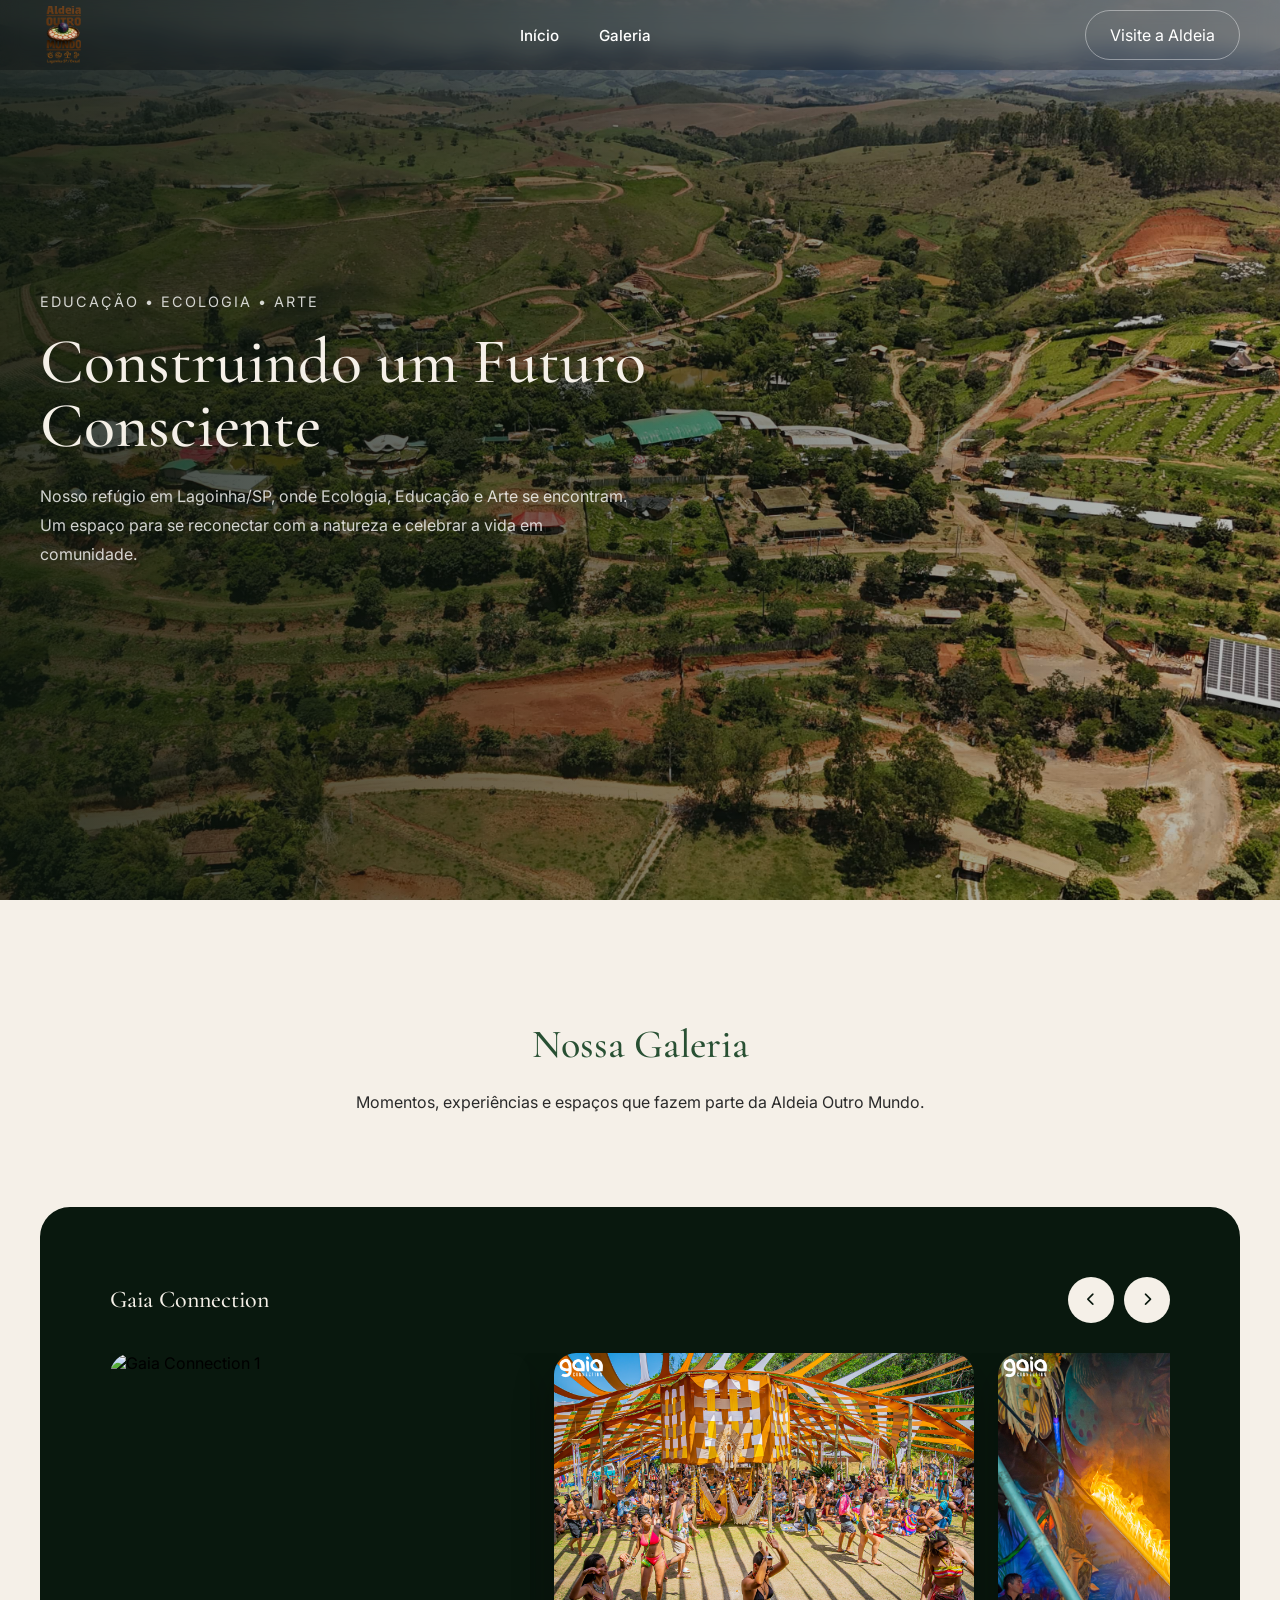
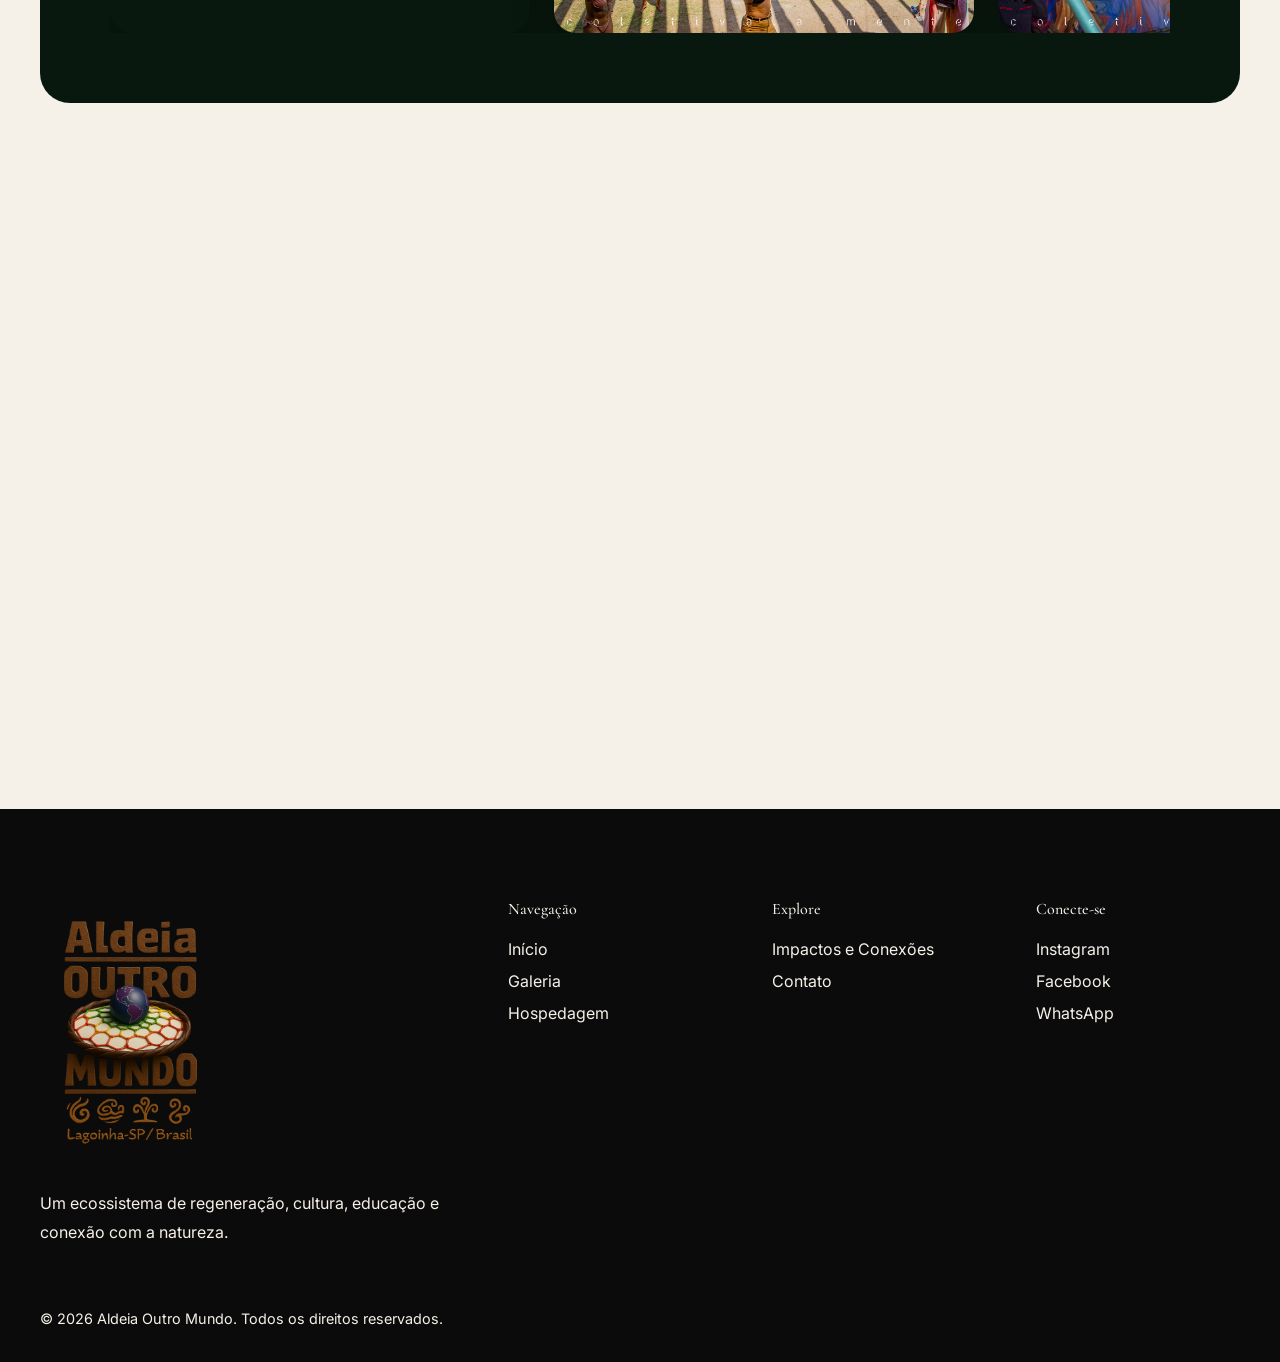
==== galeria.html @ fb8bec86 "finaliza galeria" ====
<!doctype html>
<html lang="pt-br">
  <head>
    <meta charset="UTF-8" />
    <meta name="viewport" content="width=device-width, initial-scale=1.0" />
    <meta
      name="description"
      content="Conheça a Aldeia Outro Mundo, seus projetos, impacto social e iniciativas voltadas à transformação da comunidade."
    />
    <title>Aldeia Outro Mundo</title>
    <link rel="stylesheet" href="./css/style.css" />
    <link rel="preconnect" href="https://fonts.googleapis.com" />
    <link rel="preconnect" href="https://fonts.gstatic.com" crossorigin />
    <link rel="icon" href="./favicon.png" />

    <link
      href="https://fonts.googleapis.com/css2?family=Inter:wght@300;400;500;600;700&family=Cormorant+Garamond:wght@400;500;600;700&display=swap"
      rel="stylesheet"
    />
    <link
      rel="stylesheet"
      href="https://cdnjs.cloudflare.com/ajax/libs/font-awesome/6.7.2/css/all.min.css"
    />
  </head>
  <body>
    <header class="header">
      <div class="container">
        <a href="#" class="logo">
          <img src="./img/logo.png" alt="Aldeia Outro Mundo" />
        </a>

        <nav class="nav" id="nav">
          <ul>
            <li><a href="index.html">Início</a></li>
            <li><a href="#galeria">Galeria</a></li>
          </ul>
        </nav>

        <a
          href="https://api.whatsapp.com/send/?phone=5512996649534&text&type=phone_number&app_absent=0"
          class="btn-header"
          target="_blank"
          rel="noopener noreferrer"
        >
          Visite a Aldeia
        </a>

        <button class="menu-toggle" id="menu-toggle">
          <span></span>
          <span></span>
          <span></span>
        </button>
      </div>
    </header>
    <main id="main-content">
      <section class="hero">
        <div class="hero-overlay"></div>

        <div class="container">
          <div class="hero-content">
            <span class="hero-tag reveal"> Educação • Ecologia • Arte </span>

            <h1 class="reveal">Construindo um Futuro Consciente</h1>

            <p class="reveal">
              Nosso refúgio em Lagoinha/SP, onde Ecologia, Educação e Arte se
              encontram. Um espaço para se reconectar com a natureza e celebrar
              a vida em comunidade.
            </p>
          </div>
        </div>
      </section>
      <section class="galeria" id="galeria">
        <div class="container">
          <div class="galeria-intro reveal">
            <h2>Nossa Galeria</h2>

            <p>
              Momentos, experiências e espaços que fazem parte da Aldeia Outro
              Mundo.
            </p>
          </div>

          <!-- CATEGORIA -->
          <div class="gallery-category gallery-dark reveal">
            <div class="gallery-header">
              <h3>Gaia Connection</h3>

              <div class="gallery-controls">
                <button class="gallery-btn prev">
                  <i class="fa-solid fa-chevron-left"></i>
                </button>

                <button class="gallery-btn next">
                  <i class="fa-solid fa-chevron-right"></i>
                </button>
              </div>
            </div>

            <div class="gallery-track">
              <div class="gallery-item">
                <img src="img/galeria/gaia/1.jpg" alt="Gaia Connection 1" />
              </div>

              <div class="gallery-item">
                <img src="img/galeria/gaia/2.jpg" alt="Gaia Connection 2" />
              </div>

              <div class="gallery-item">
                <img src="img/galeria/gaia/3.jpg" alt="Gaia Connection 3" />
              </div>

              <div class="gallery-item">
                <img src="img/galeria/gaia/4.jpg" alt="Gaia Connection 4" />
              </div>

              <div class="gallery-item">
                <img src="img/galeria/gaia/5.jpg" alt="Gaia Connection 5" />
              </div>

              <div class="gallery-item">
                <img src="img/galeria/gaia/6.jpg" alt="Gaia Connection 6" />
              </div>

              <div class="gallery-item">
                <img src="img/galeria/gaia/7.jpg" alt="Gaia Connection 7" />
              </div>

              <div class="gallery-item">
                <img src="img/galeria/gaia/8.jpg" alt="Gaia Connection 8" />
              </div>

              <div class="gallery-item">
                <img src="img/galeria/gaia/9.jpg" alt="Gaia Connection 9" />
              </div>

              <div class="gallery-item">
                <img src="img/galeria/gaia/10.jpg" alt="Gaia Connection 10" />
              </div>
            </div>
          </div>

          <div class="gallery-category gallery-dark reveal">
            <div class="gallery-header">
              <h3>D'Aldeia Gastro Bar</h3>

              <div class="gallery-controls">
                <button class="gallery-btn prev">
                  <i class="fa-solid fa-chevron-left"></i>
                </button>

                <button class="gallery-btn next">
                  <i class="fa-solid fa-chevron-right"></i>
                </button>
              </div>
            </div>

            <div class="gallery-track">
              <div class="gallery-item">
                <img src="img/galeria/gastro-bar/1.jpg" alt="Gastro Bar 1" />
              </div>

              <div class="gallery-item">
                <img src="img/galeria/gastro-bar/2.jpg" alt="Gastro Bar 2" />
              </div>

              <div class="gallery-item">
                <img src="img/galeria/gastro-bar/3.jpeg" alt="Gastro Bar 3" />
              </div>

              <div class="gallery-item">
                <img src="img/galeria/gastro-bar/4.jpg" alt="Gastro Bar 4" />
              </div>

              <div class="gallery-item">
                <img src="img/galeria/gastro-bar/5.jpg" alt="Gastro Bar 5" />
              </div>

              <div class="gallery-item">
                <img src="img/galeria/gastro-bar/6.jpg" alt="Gastro Bar 6" />
              </div>

              <div class="gallery-item">
                <img src="img/galeria/gastro-bar/7.jpg" alt="Gastro Bar 7" />
              </div>

              <div class="gallery-item">
                <img src="img/galeria/gastro-bar/8.jpg" alt="Gastro Bar 8" />
              </div>

              <div class="gallery-item">
                <img src="img/galeria/gastro-bar/9.jpg" alt="Gastro Bar 9" />
              </div>

              <div class="gallery-item">
                <img src="img/galeria/gastro-bar/10.jpg" alt="Gastro Bar 10" />
              </div>

              <div class="gallery-item">
                <img src="img/galeria/gastro-bar/11.jpg" alt="Gastro Bar 11" />
              </div>

              <div class="gallery-item">
                <img src="img/galeria/gastro-bar/12.jpg" alt="Gastro Bar 12" />
              </div>
            </div>
          </div>
        </div>
      </section>

      <!-- LIGHTBOX -->

      <div class="lightbox">
        <button class="lightbox-close">
          <i class="fa-solid fa-xmark"></i>
        </button>

        <button class="lightbox-arrow lightbox-prev">
          <i class="fa-solid fa-chevron-left"></i>
        </button>

        <img class="lightbox-image" src="" alt="" />

        <button class="lightbox-arrow lightbox-next">
          <i class="fa-solid fa-chevron-right"></i>
        </button>
      </div>
    </main>
    <footer class="footer">
      <div class="container">
        <div class="footer-grid" id="footer">
          <div class="footer-brand">
            <img src="./img/logo.png" alt="Aldeia Outro Mundo" />

            <p>
              Um ecossistema de regeneração, cultura, educação e conexão com a
              natureza.
            </p>
          </div>

          <div class="footer-column">
            <h4>Navegação</h4>

            <a href="index.html">Início</a>
            <a href="#galeria">Galeria</a>
            <a href="index.html#hospedagem">Hospedagem</a>
          </div>

          <div class="footer-column">
            <h4>Explore</h4>

            <a href="index.html#conexoes">Impactos e Conexões</a>
            <a href="index.html#contato">Contato</a>
          </div>

          <div class="footer-column">
            <h4>Conecte-se</h4>

            <a
              href="https://www.instagram.com/aldeiaoutromundo/"
              target="_blank"
              >Instagram</a
            >
            <a href="https://www.facebook.com/aldeiaoutromundo/" target="_blank"
              >Facebook</a
            >
            <a
              href="https://api.whatsapp.com/send/?phone=5512996649534&text&type=phone_number&app_absent=0"
              target="_blank"
              >WhatsApp</a
            >
          </div>
        </div>

        <div class="footer-bottom">
          <p>© 2026 Aldeia Outro Mundo. Todos os direitos reservados.</p>
        </div>
      </div>
    </footer>
    <script src="./js/galeria.js"></script>
  </body>
</html>
---- css/style.css ----
@import url("./global.css");
@import url("./header.css");
@import url("./hero.css");
@import url("./animations.css");
@import url("./proposito.css");
@import url("./historia.css");
@import url("./sustentabilidade.css");
@import url("./projetos.css");
@import url("./experiencias.css");
@import url("./hospedagem.css");
@import url("./explore.css");
@import url("./conexoes.css");
@import url("./galeria.css");
@import url("./manifesto.css");
@import url("./relatos.css");
@import url("./footer.css");
@import url("./aldeiamidia.css");
@import url("./contatos.css");
@import url("./projetospagina.css");
@import url("./vivenciaspagina.css");
@import url("./reportagempagina.css");
@import url("./galeriapagina.css");
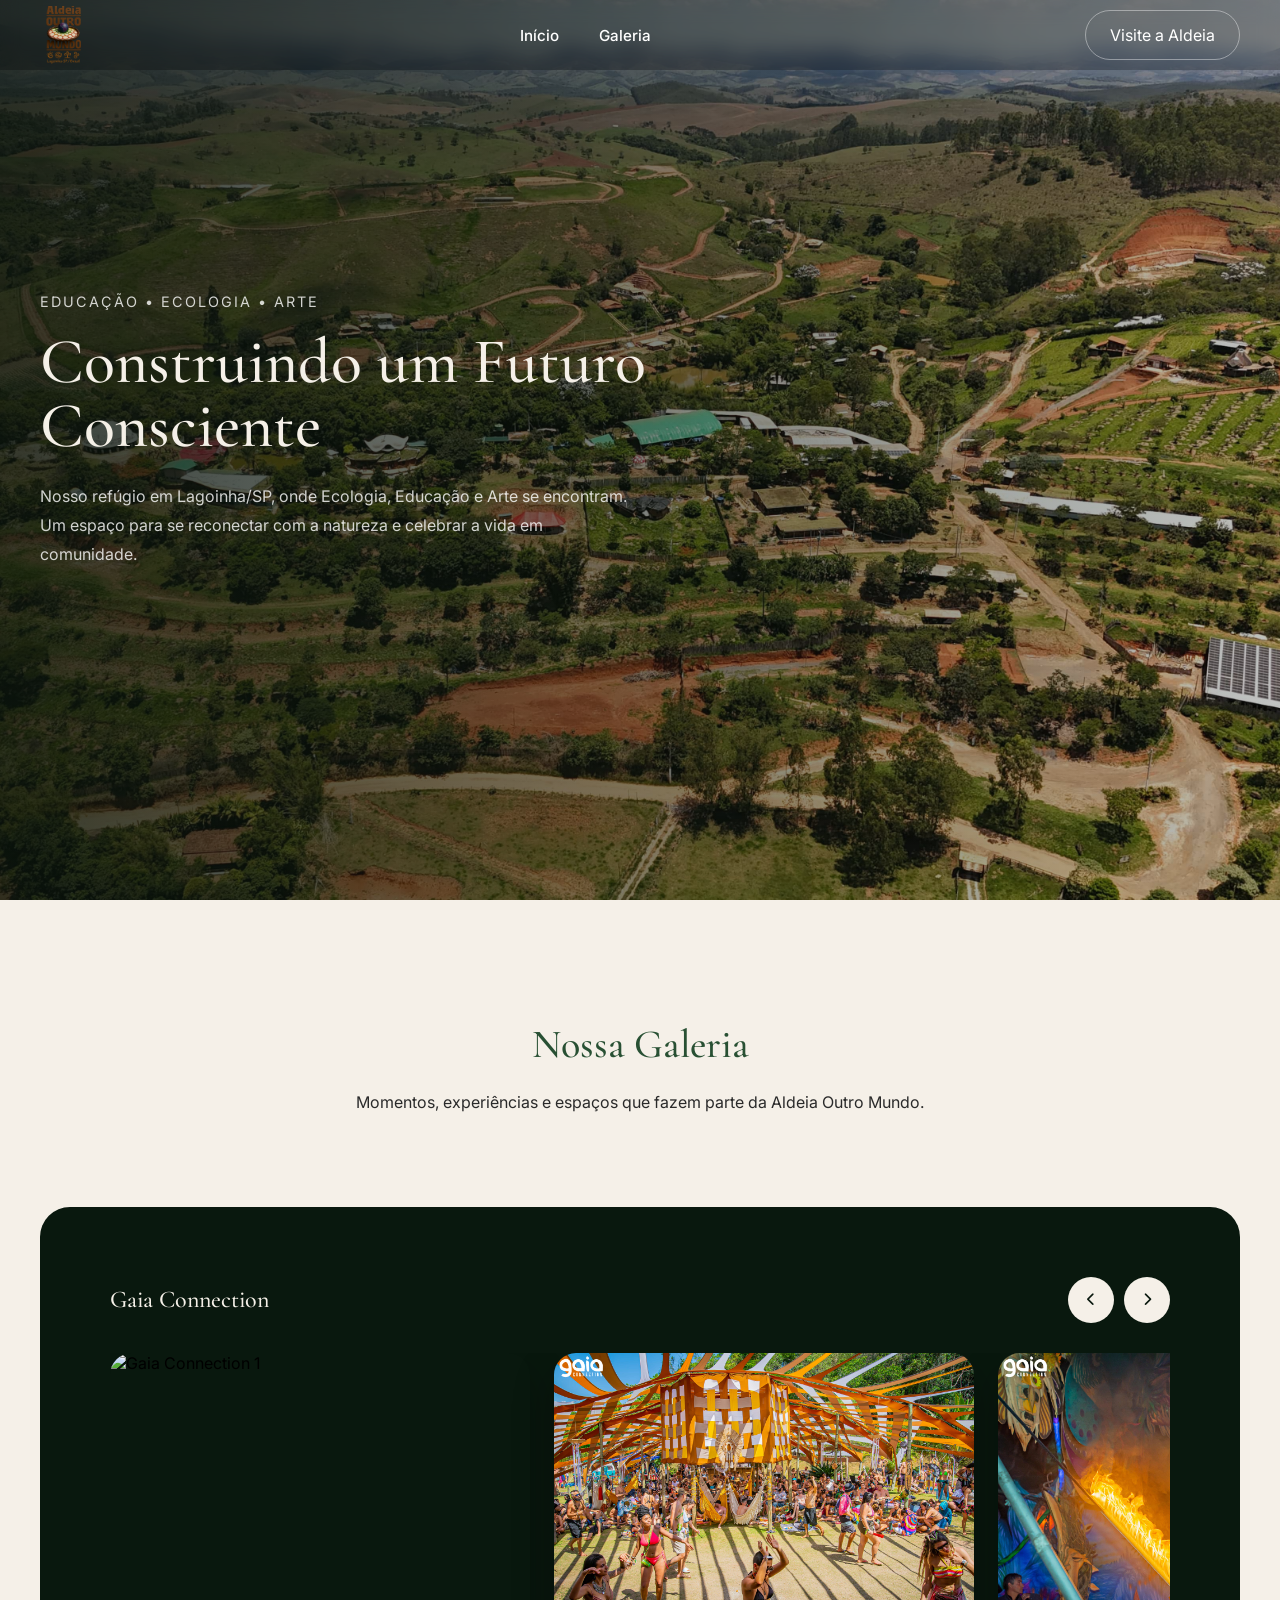
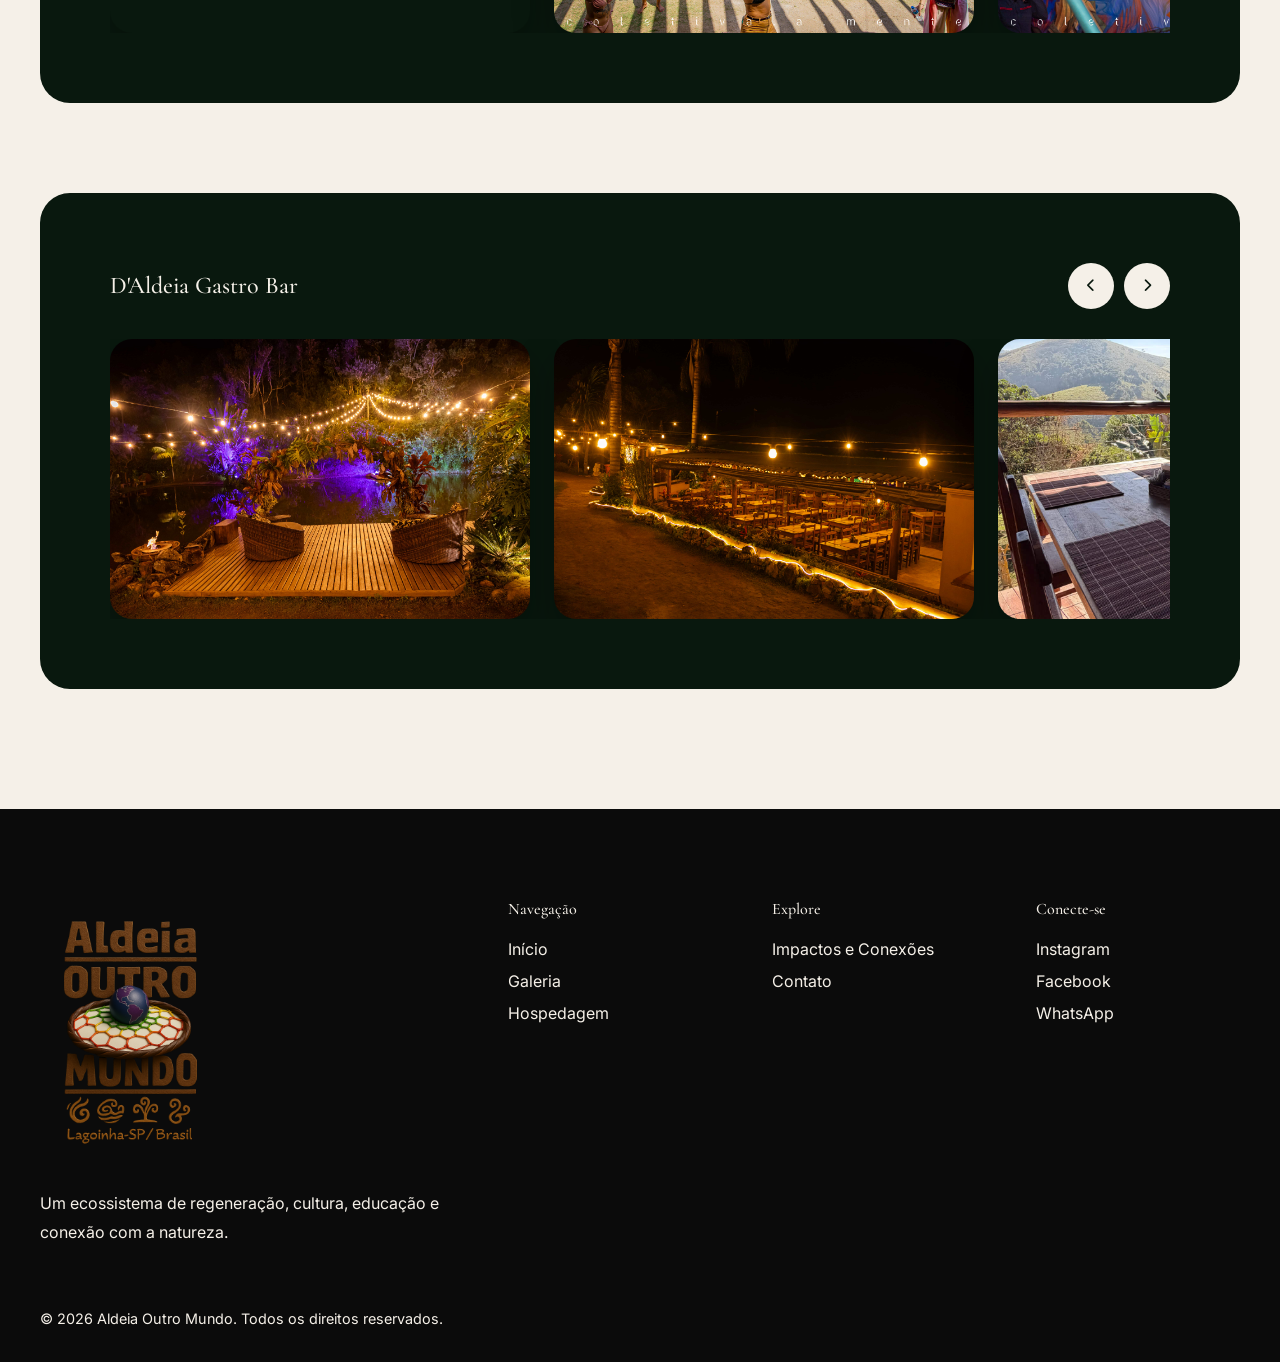
==== commit 2c53c62b: "Otimização e acessibilidade galeria e projetos" ====
--- a/galeria.html
+++ b/galeria.html
@@ -45,7 +45,7 @@
           Visite a Aldeia
         </a>
 
-        <button class="menu-toggle" id="menu-toggle">
+        <button class="menu-toggle" id="menu-toggle" aria-label="Abrir menu">
           <span></span>
           <span></span>
           <span></span>
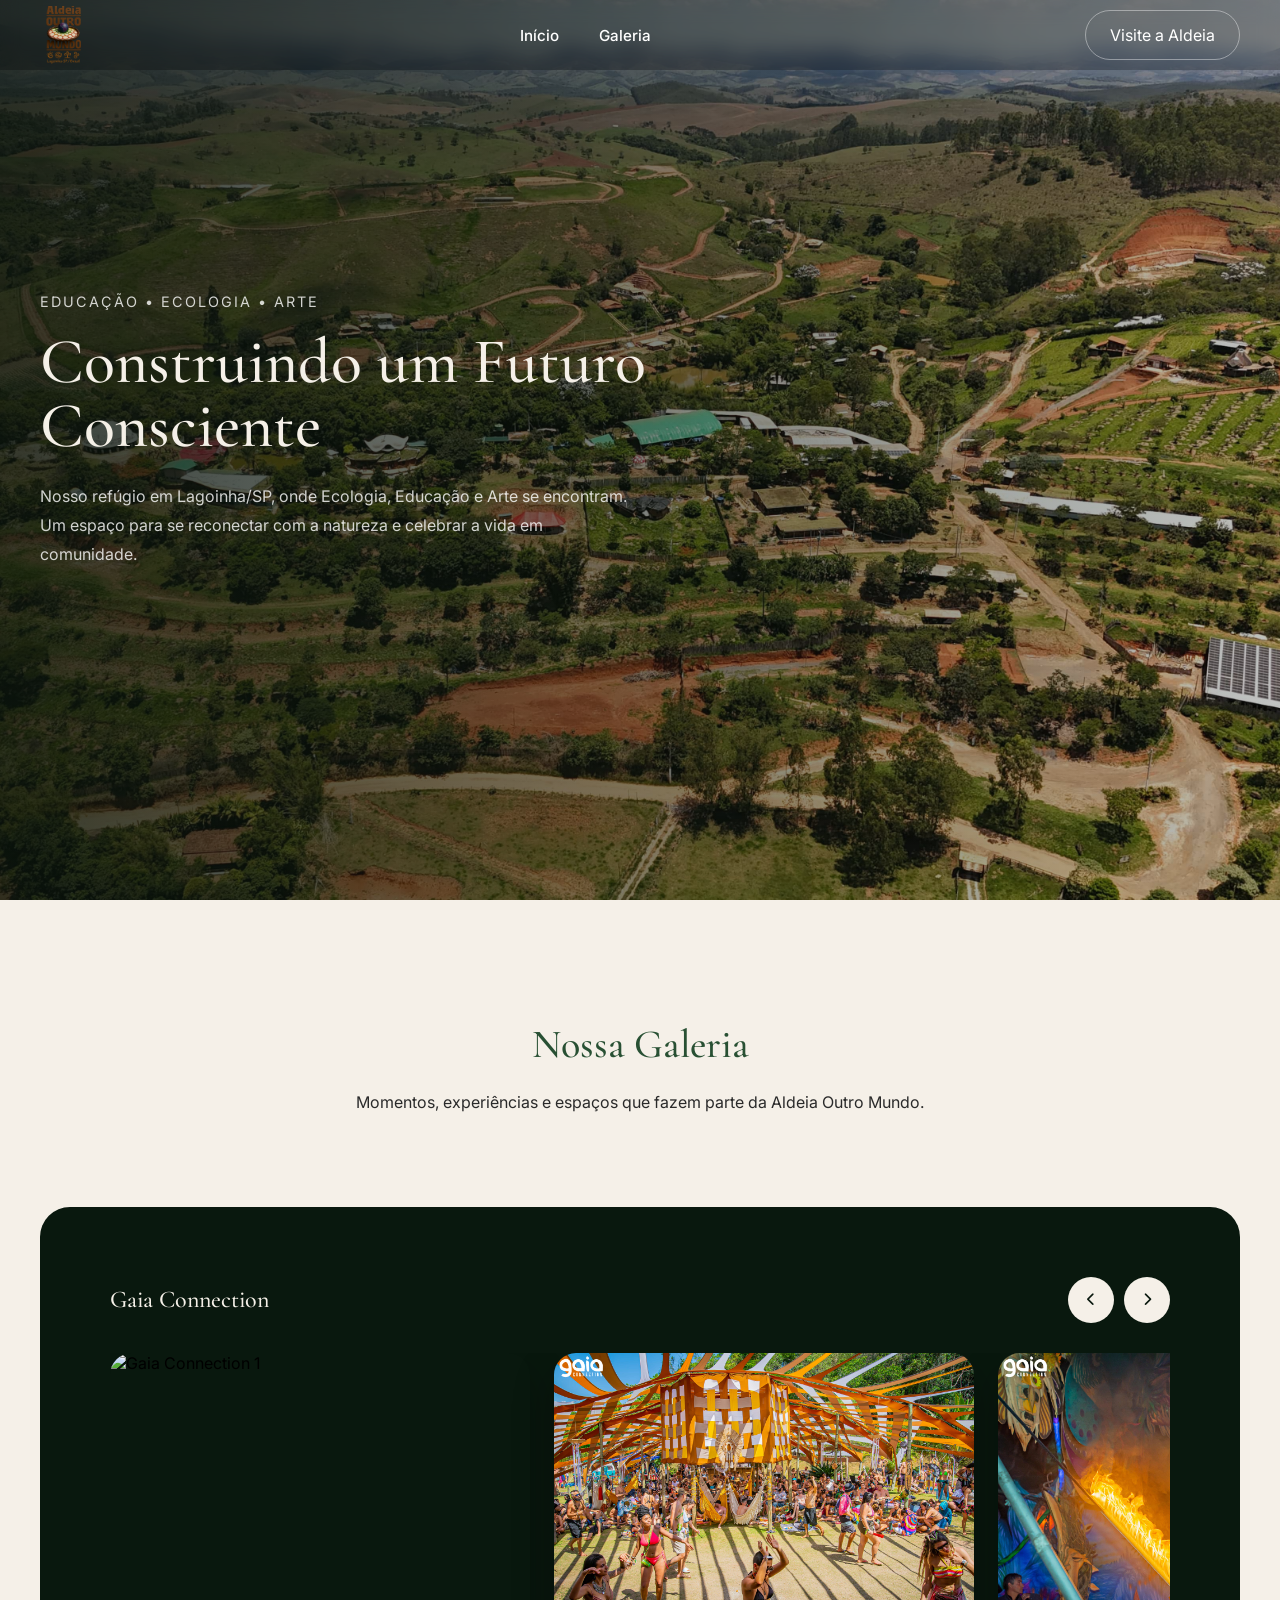
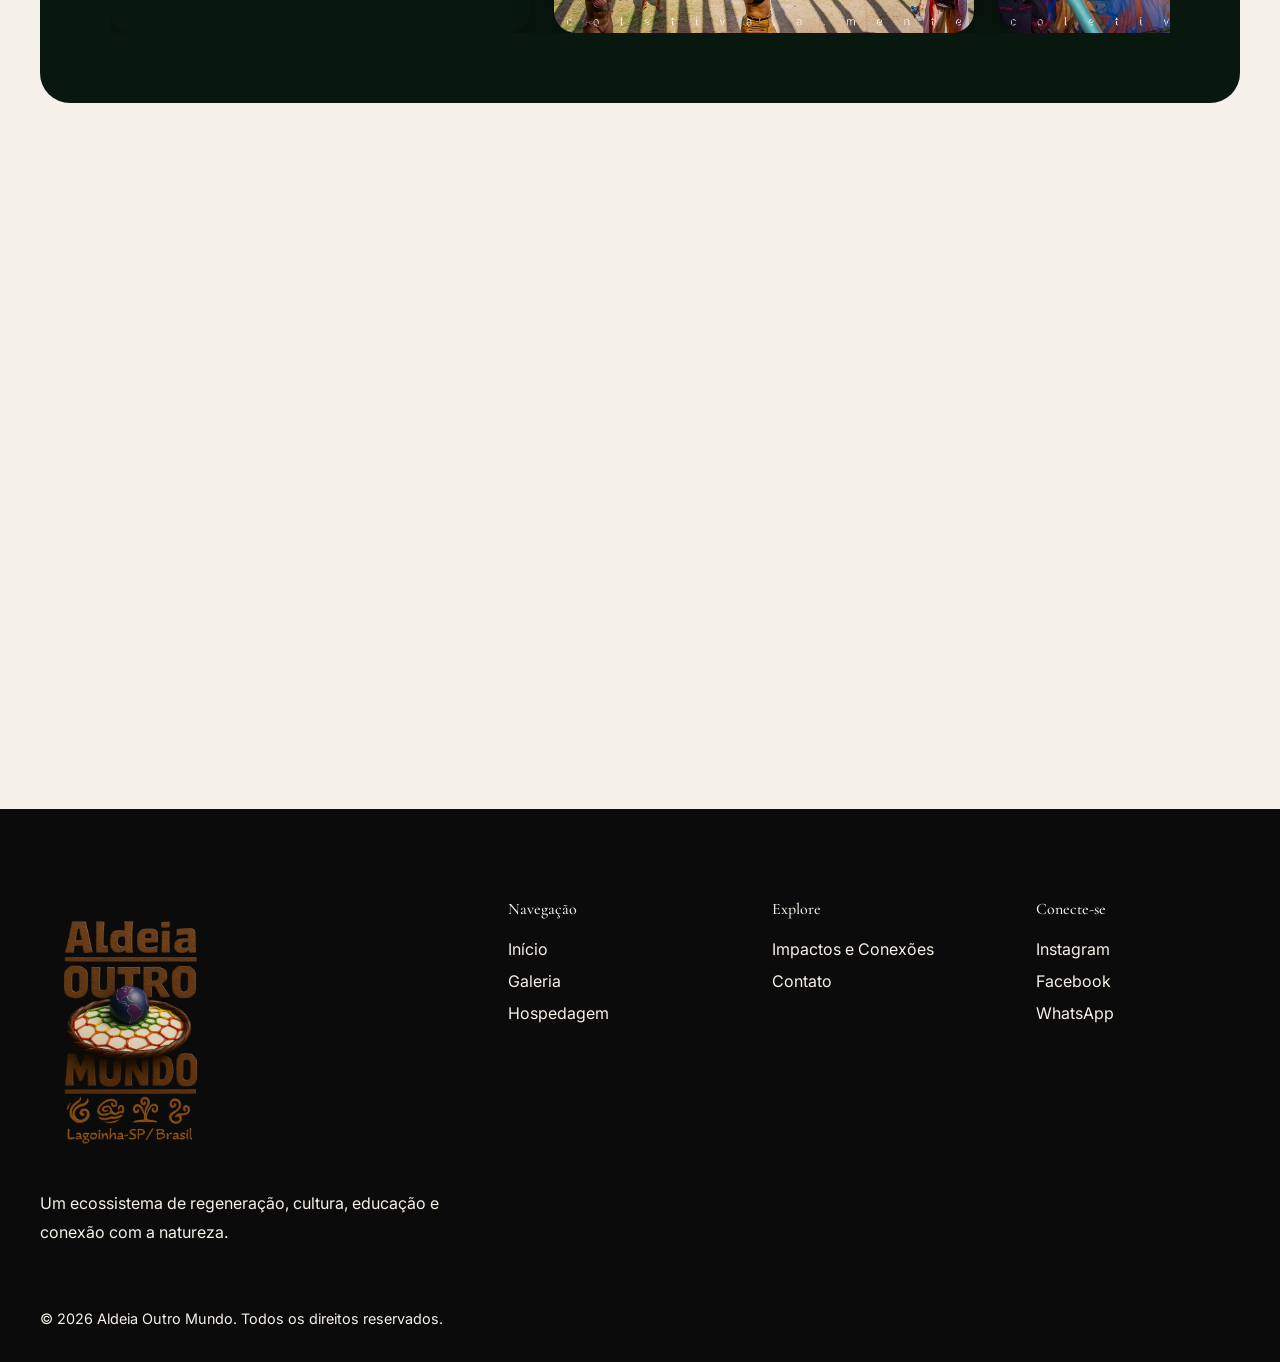
==== commit 01a50128: "ajustes de otimização" ====
--- a/galeria.html
+++ b/galeria.html
@@ -81,7 +81,6 @@
             </p>
           </div>
 
-          <!-- CATEGORIA -->
           <div class="gallery-category gallery-dark reveal">
             <div class="gallery-header">
               <h3>Gaia Connection</h3>
@@ -207,8 +206,6 @@
           </div>
         </div>
       </section>
-
-      <!-- LIGHTBOX -->
 
       <div class="lightbox">
         <button class="lightbox-close">
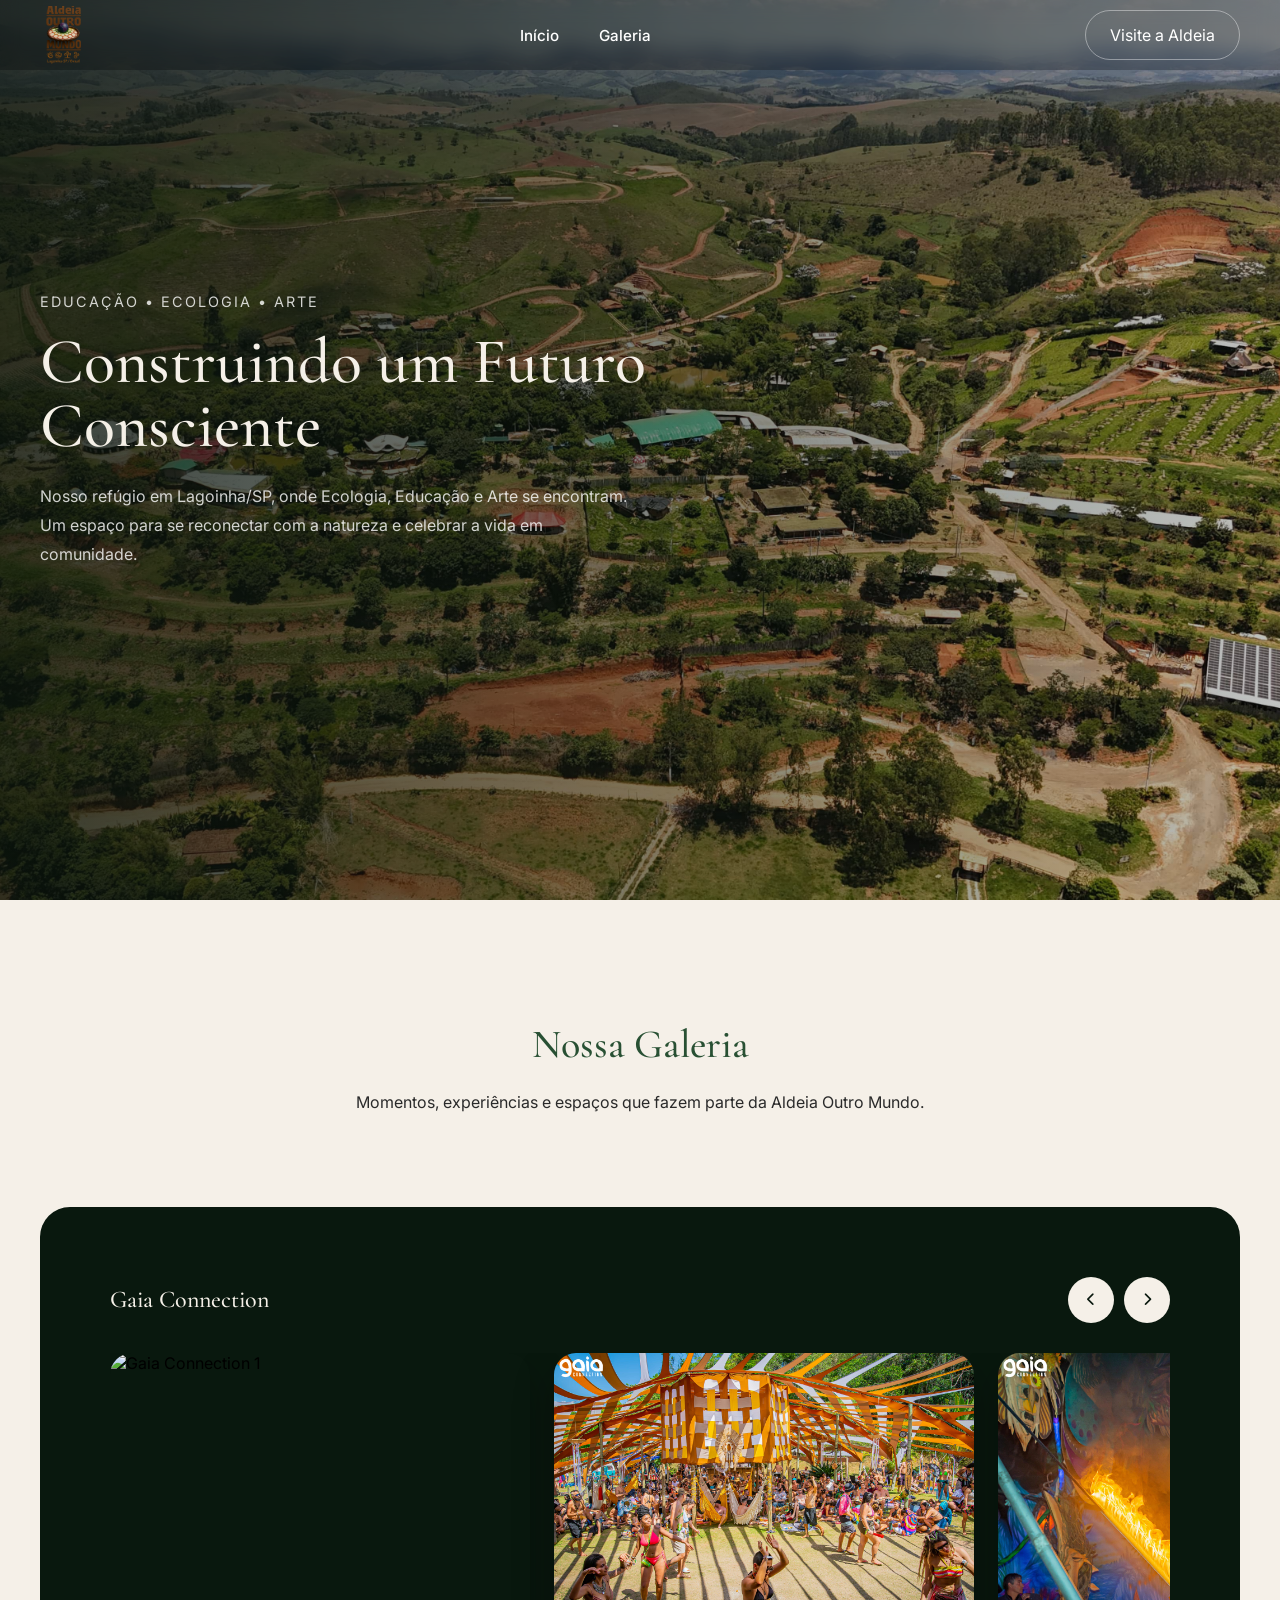
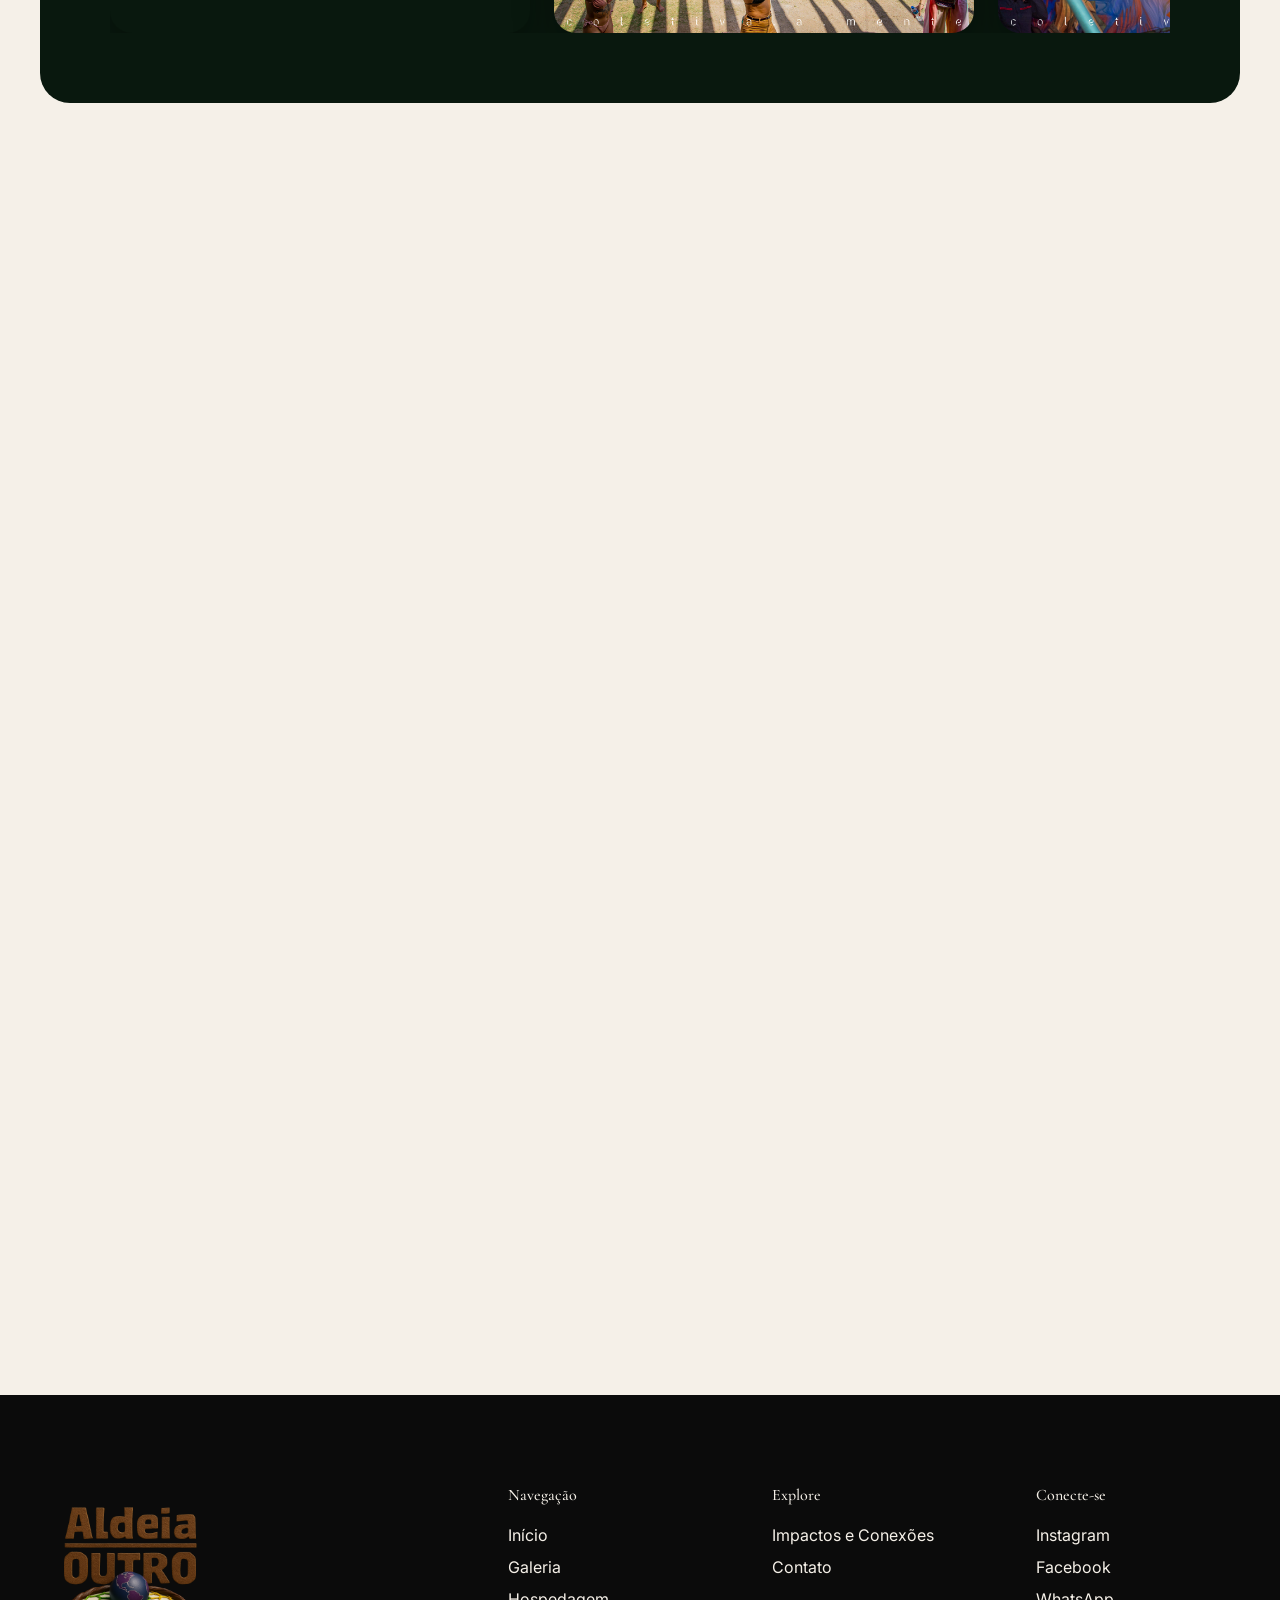
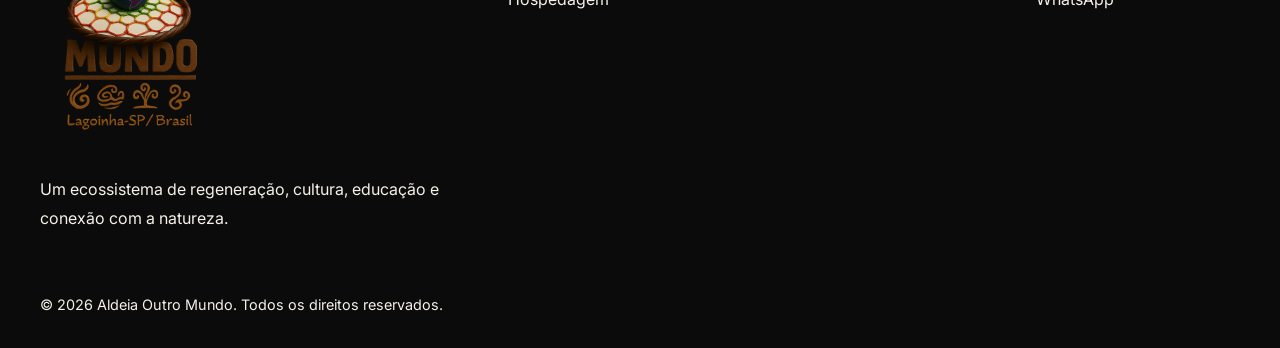
==== commit d138cad7: "galeria ajustes" ====
--- a/galeria.html
+++ b/galeria.html
@@ -204,6 +204,60 @@
               </div>
             </div>
           </div>
+
+          <div class="gallery-category gallery-dark reveal">
+            <div class="gallery-header">
+              <h3>Mundo de Oz</h3>
+
+              <div class="gallery-controls">
+                <button class="gallery-btn prev">
+                  <i class="fa-solid fa-chevron-left"></i>
+                </button>
+
+                <button class="gallery-btn next">
+                  <i class="fa-solid fa-chevron-right"></i>
+                </button>
+              </div>
+            </div>
+
+            <div class="gallery-track">
+              <div class="gallery-item">
+                <img src="img/galeria/oz/fmoz-1.jpg" alt="Mundo de Oz 1" />
+              </div>
+
+              <div class="gallery-item">
+                <img src="img/galeria/oz/fmoz-2.jpg" alt="Mundo de Oz 2" />
+              </div>
+
+              <div class="gallery-item">
+                <img src="img/galeria/oz/fmoz-3.jpg" alt="Mundo de Oz 3" />
+              </div>
+
+              <div class="gallery-item">
+                <img src="img/galeria/oz/fmoz-4.jpg" alt="Mundo de Oz 4" />
+              </div>
+
+              <div class="gallery-item">
+                <img src="img/galeria/oz/fmoz-5.jpg" alt="Mundo de Oz 5" />
+              </div>
+
+              <div class="gallery-item">
+                <img src="img/galeria/oz/fmoz-6.jpg" alt="Mundo de Oz 6" />
+              </div>
+
+              <div class="gallery-item">
+                <img src="img/galeria/oz/fmoz-7.jpg" alt="Mundo de Oz 7" />
+              </div>
+
+              <div class="gallery-item">
+                <img src="img/galeria/oz/fmoz-8.jpg" alt="Mundo de Oz 8" />
+              </div>
+
+              <div class="gallery-item">
+                <img src="img/galeria/oz/fmoz-9.jpg" alt="Mundo de Oz 9" />
+              </div>
+            </div>
+          </div>
         </div>
       </section>
 
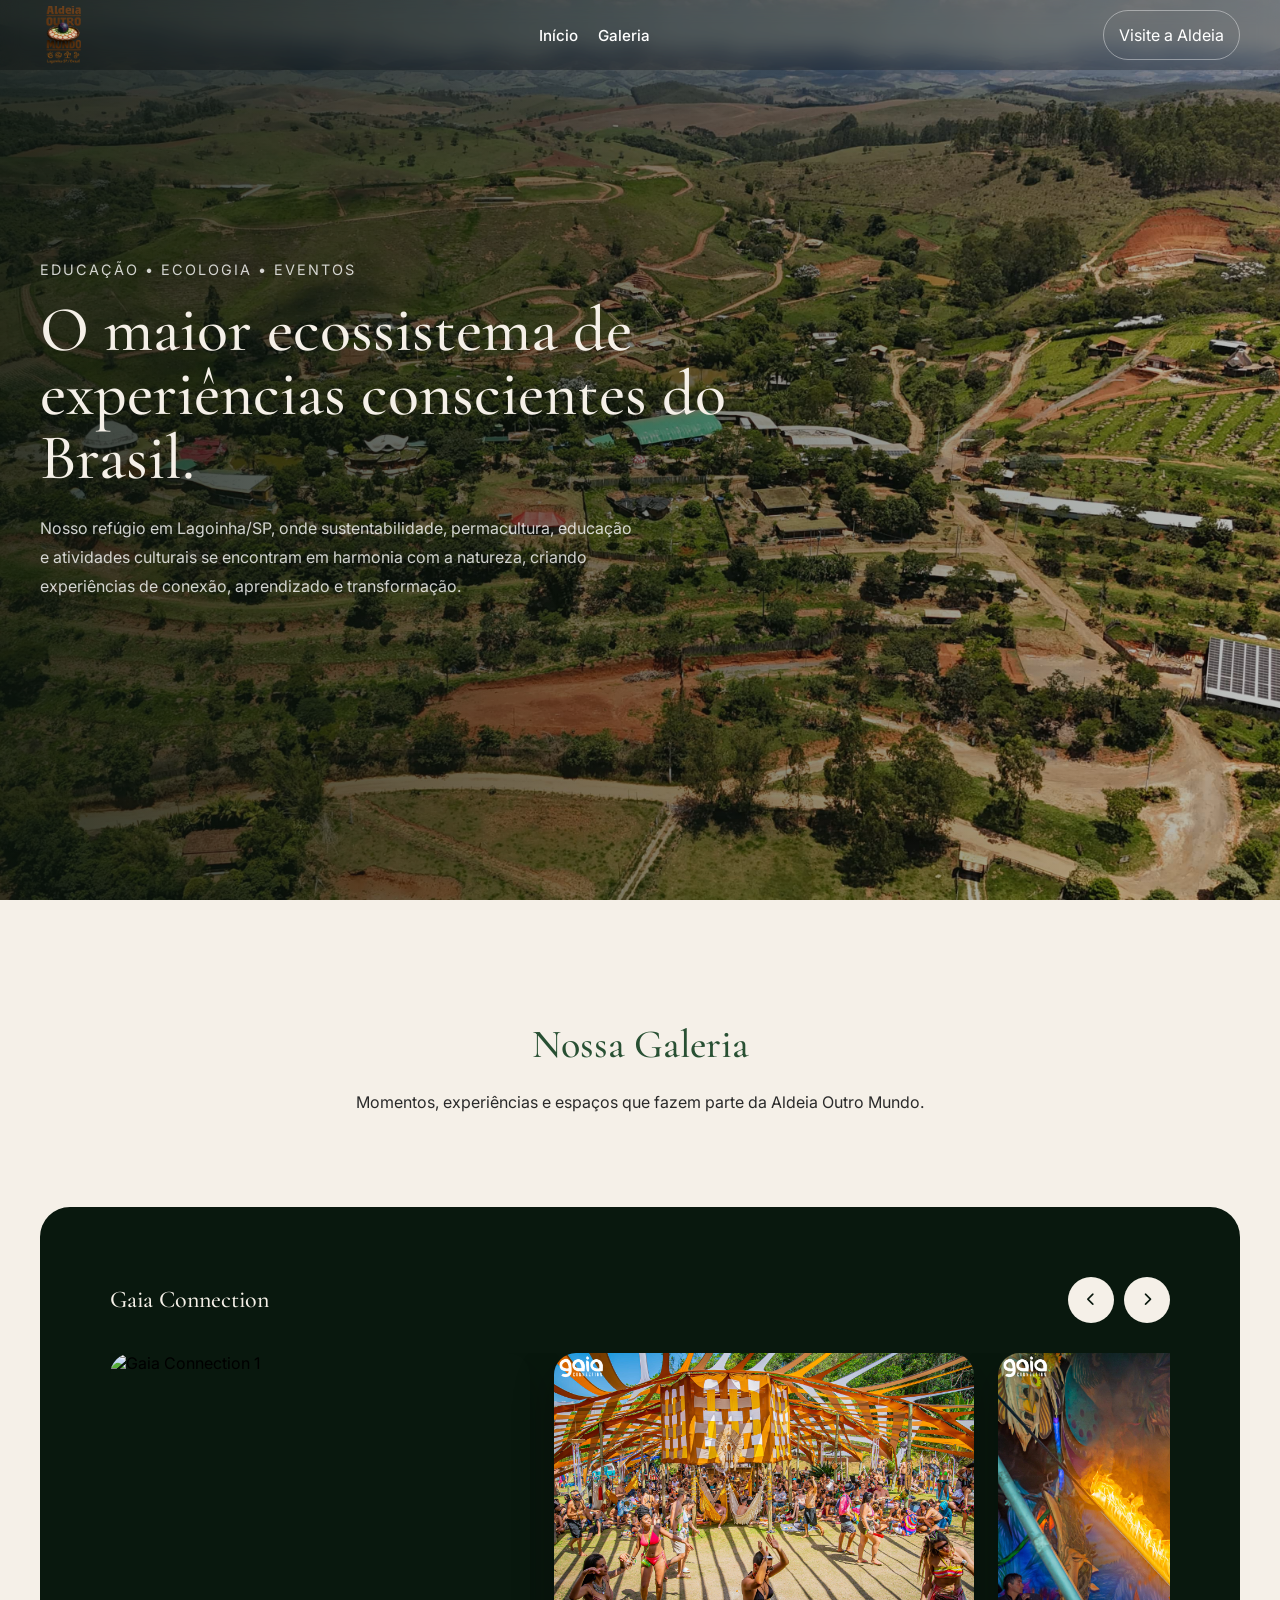
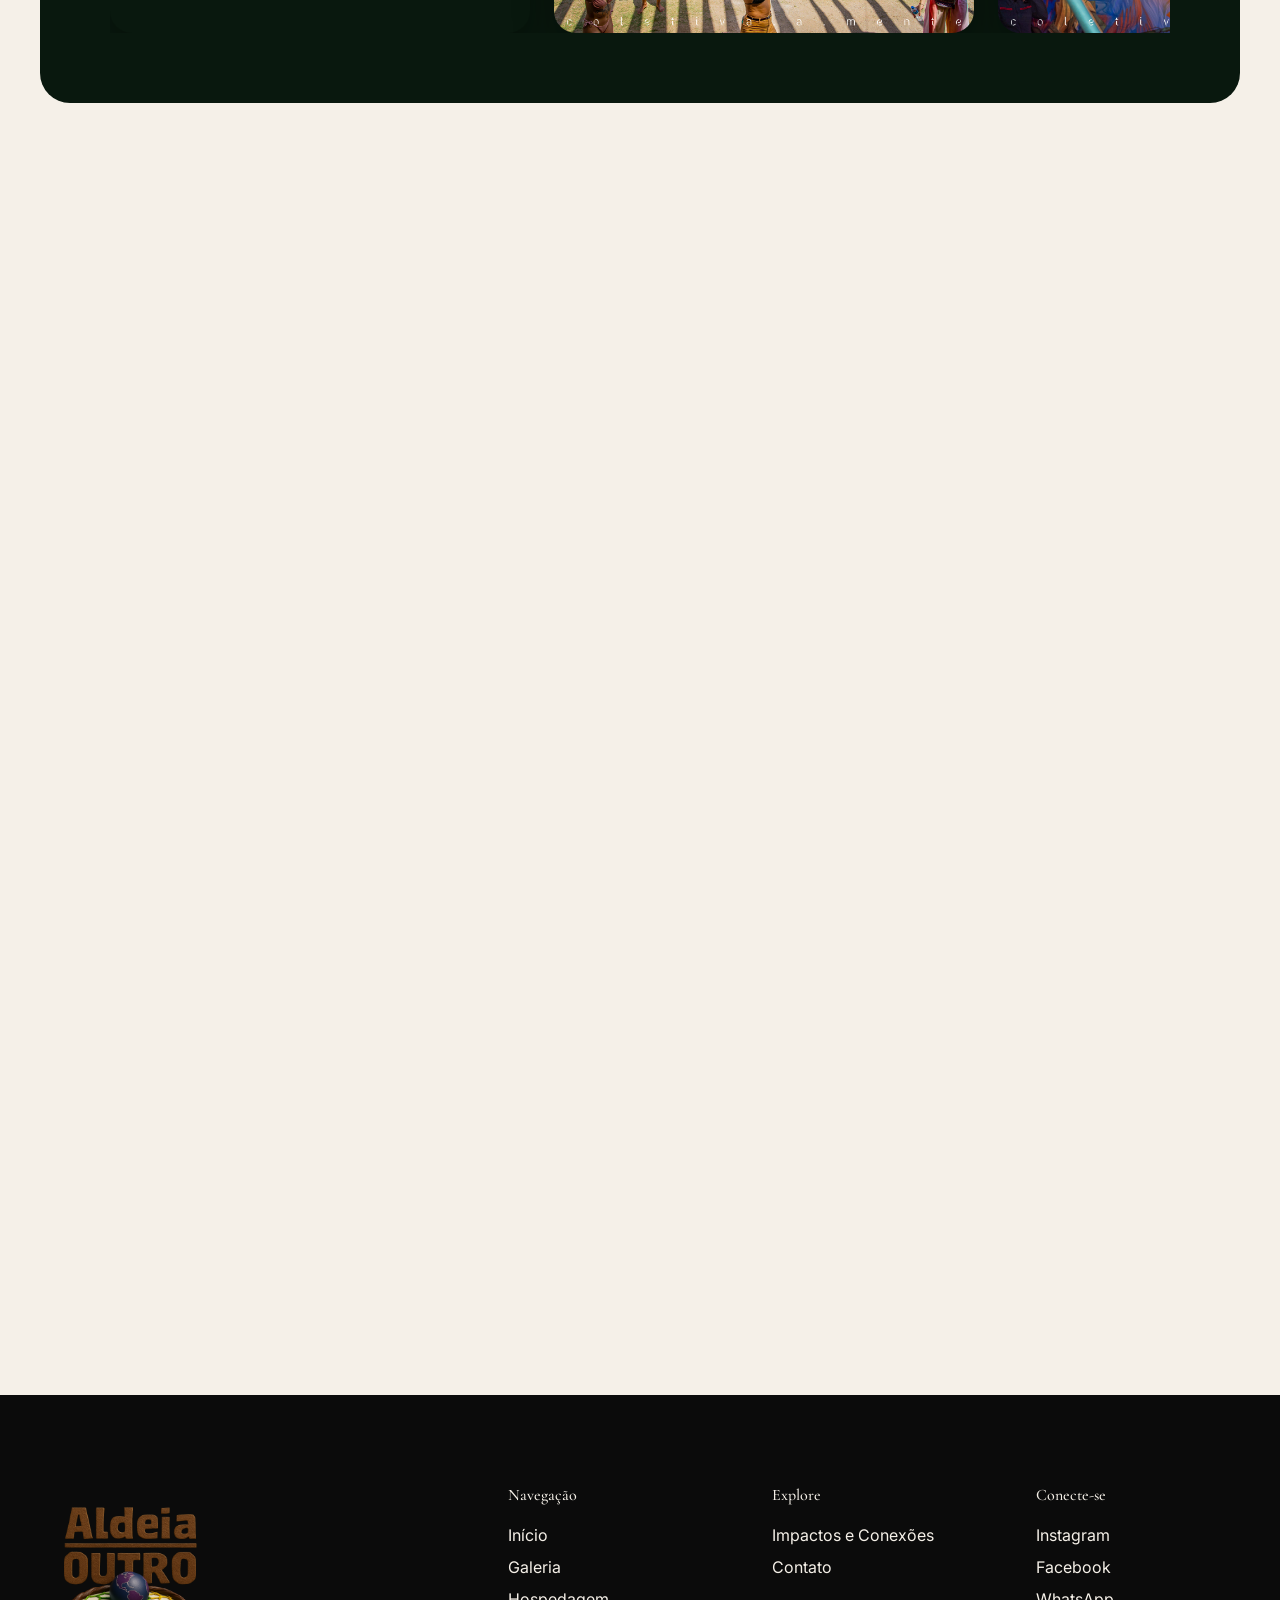
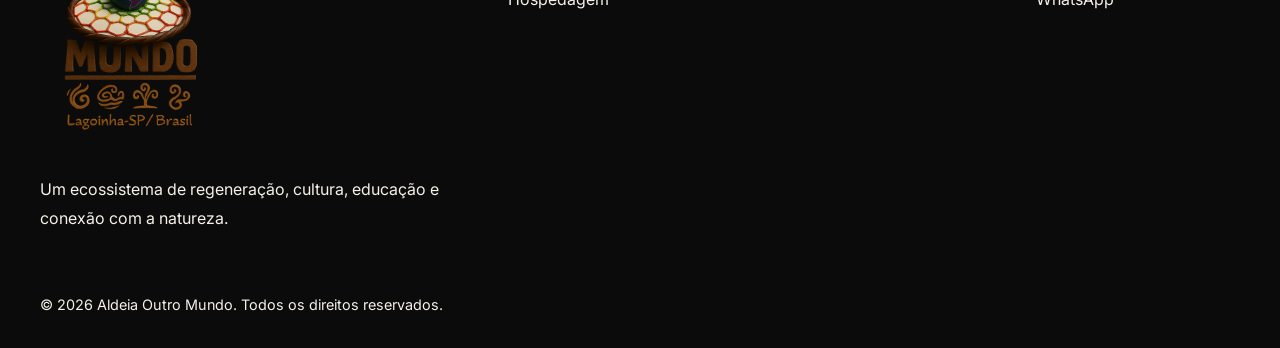
==== commit aeaac389: "ajuste vídeo home" ====
--- a/galeria.html
+++ b/galeria.html
@@ -58,14 +58,17 @@
 
         <div class="container">
           <div class="hero-content">
-            <span class="hero-tag reveal"> Educação • Ecologia • Arte </span>
-
-            <h1 class="reveal">Construindo um Futuro Consciente</h1>
+            <span class="hero-tag reveal"> Educação • Ecologia • Eventos </span>
+
+            <h1 class="reveal">
+              O maior ecossistema de experiências conscientes do Brasil.
+            </h1>
 
             <p class="reveal">
-              Nosso refúgio em Lagoinha/SP, onde Ecologia, Educação e Arte se
-              encontram. Um espaço para se reconectar com a natureza e celebrar
-              a vida em comunidade.
+              Nosso refúgio em Lagoinha/SP, onde sustentabilidade, permacultura,
+              educação e atividades culturais se encontram em harmonia com a
+              natureza, criando experiências de conexão, aprendizado e
+              transformação.
             </p>
           </div>
         </div>
